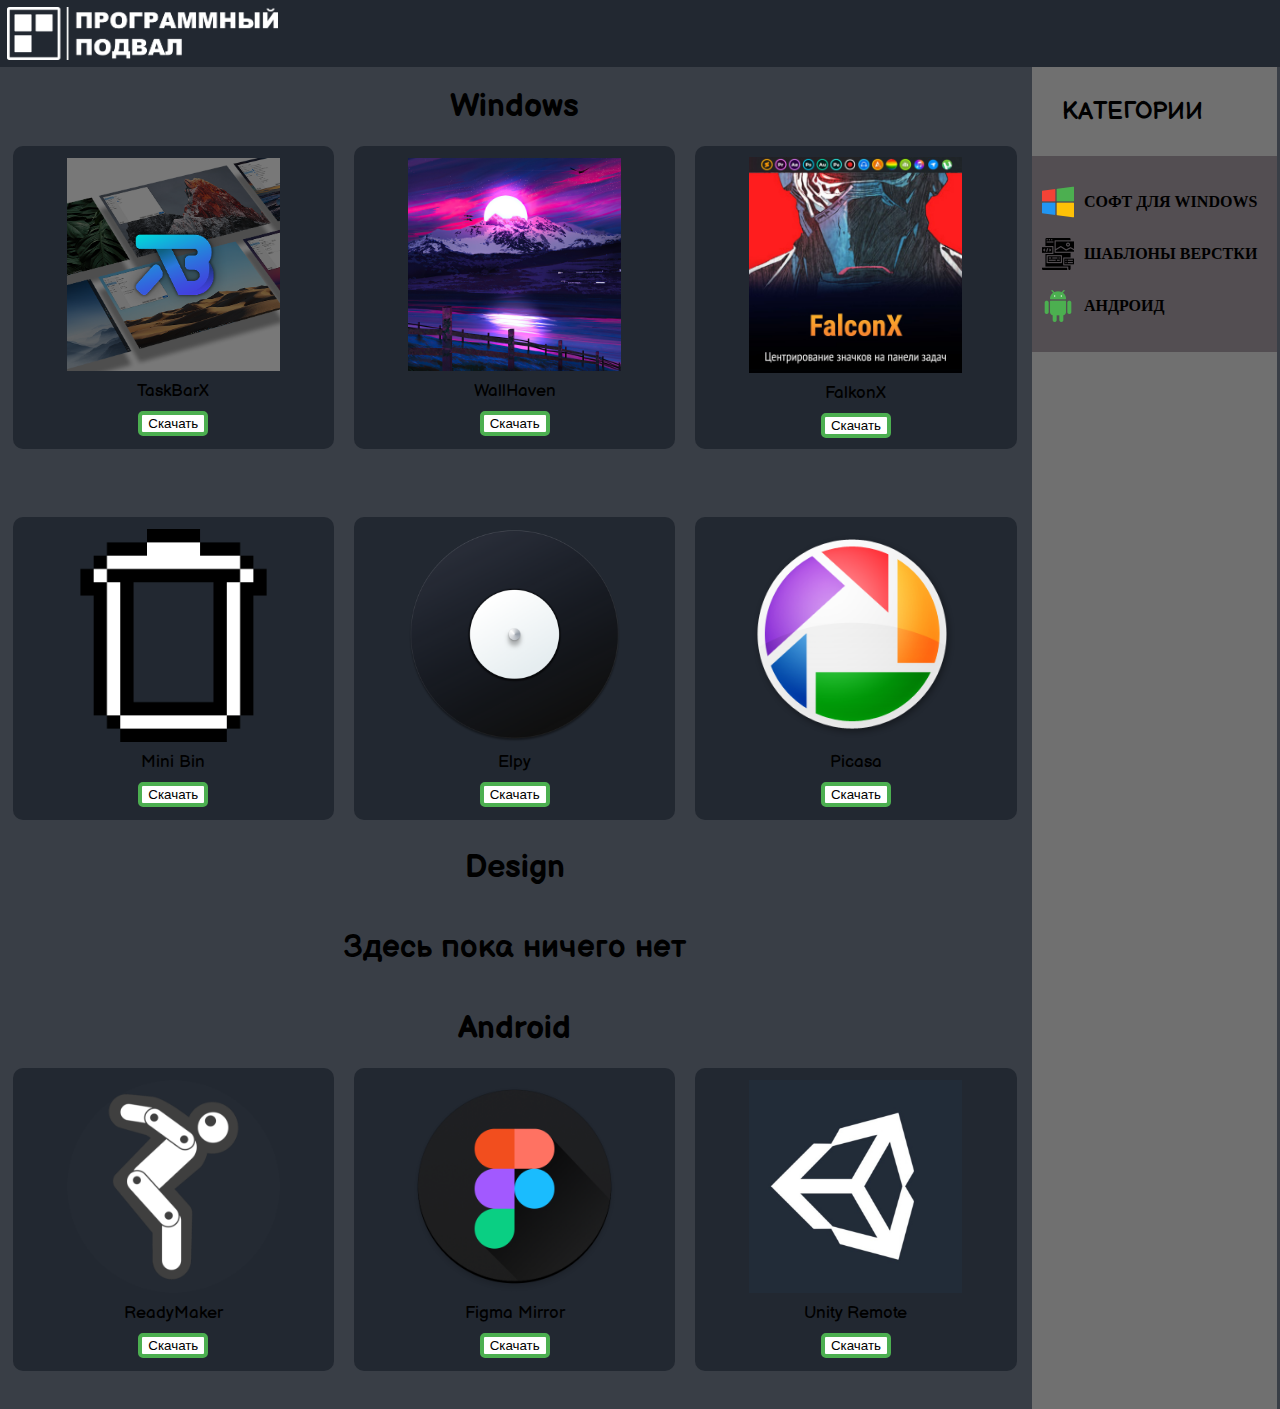
==== index.html @ 31dafc66 "Update index.html" ====
<!DOCTYPE html>
<html lang="en">
<head>
	<meta charset="UTF-8">
	<meta name="viewport" content="width=device-width, initial-scale=1.0">
	<title>Программный подвал</title>
	<link rel="stylesheet" href="style.css">
	<script src="jquery-3.5.1.js"></script>
	<script src="script.js"></script>
	<link rel="shortcut icon" href="img/logoSite.png" type="image/x-icon">
	<link rel="preconnect" href="https://fonts.gstatic.com">
	<link href="https://fonts.googleapis.com/css2?family=Balsamiq+Sans:ital,wght@1,700&display=swap" rel="stylesheet">
	<meta name="CatCut84d8b3b088" content="B5C9F360495F6104DD85CBEC8BAC1B09Y9270" />
</head>
<body>
	<header id="up">
		<img src="img/logo.png" alt="" width="271px" height="53px">
	</header>

	<div class="container">

		<div class="context">
			<h1 id="windows">Windows</h1>
			<div class="row content cnt1">
				<div class="games" onclick="PopUpShow()">
					<img src="img/prog-icon/taskbarx.png" alt="" width="213px" height="216px">
					<p>TaskBarX<br></p>
					<button onclick="PopUpShow()" class="btn-download">Скачать</button>
				</div>
				<div class="games" onclick="PopUpShow2()">
					<img src="img/prog-icon/wallhaven.jpg" alt="" width="213px" height="216px">
					<p>WallHaven<br></p>
					<button onclick="PopUpShow2()" class="btn-download">Скачать</button>
				</div>
				<div class="games" onclick="PopUpShow3()">
					<img src="img/prog-icon/falcon x.jpg" alt="" width="213px" height="216px">
					<p>FalkonX<br></p>
					<button onclick="PopUpShow3()" class="btn-download">Скачать</button>
				</div>
			</div>
			<div class="row content cnt2">
				<div class="games" onclick="PopUpShow4()">
					<img src="img/prog-icon/mini bin.png" alt="" width="213px" height="216px">
					<p>Mini Bin<br></p>
					<button onclick="PopUpShow4()" class="btn-download">Скачать</button>
				</div>
				<div class="games" onclick="PopUpShow5()">
					<img src="img/prog-icon/elpy.png" alt="" width="213px" height="216px">
					<p>Elpy<br></p>
					<button onclick="PopUpShow5()" class="btn-download">Скачать</button>
				</div>
				<div class="games" onclick="PopUpShow6()">
					<img src="img/prog-icon/picasa.png" alt="" width="213px" height="216px">
					<p>Picasa<br></p>
					<button onclick="PopUpShow6()" class="btn-download">Скачать</button>
				</div>
			</div>
			<h1 id="design">Design</h1>
			<div class="row content">
				<h1 class="None">Здесь пока ничего нет</h1>
			</div>
			<h1 id="android">Android</h1>
			<div class="row content cnt3">
				<div class="games" onclick="PopUpShow7()">
					<img src="img/prog-icon/ready maker.png" alt="" width="213px" height="216px">
					<p>ReadyMaker<br></p>
					<button onclick="PopUpShow7()" class="btn-download">Скачать</button>
				</div>
				<div class="games" onclick="PopUpShow8()">
					<img src="img/prog-icon/figma mirror.png" alt="" width="213px" height="216px">
					<p>Figma Mirror<br></p>
					<button onclick="PopUpShow8()" class="btn-download">Скачать</button>
				</div>
				<div class="games" onclick="PopUpShow9()">
					<img src="img/prog-icon/unity.jpg" alt="" width="213px" height="216px">
					<p>Unity Remote<br></p>
					<button onclick="PopUpShow9()" class="btn-download">Скачать</button>
				</div>
			</div>
		</div>
		<div class="menu">	
			<p class="menu-zag">	
				КАТЕГОРИИ
			</p>
			<div class="menu-a">
				<div class="menu-punct winda">
					<a href="#windows"><img src="img/windows.png" alt="" width="32px" height="32px"> СОФТ ДЛЯ WINDOWS</a>
				</div>
				<div class="menu-punct shablon">
					<a href="#design"><img src="img/web-design.png" alt="" width="32px" height="32px">ШАБЛОНЫ ВЕРСТКИ</a>
				</div>
				<div class="menu-punct android">
					<a href="#android"><img src="img/android.png" alt="" width="32px" height="32px">АНДРОИД</a>
				</div>
			</div>
		</div>
	</div>


	<!-- PopUp1 -->

	<div class="popub" id="popub">
		<div class="popub-hide" onclick="PopUpHide()"></div>
		<div class="popub-content">
			<img src="img/prog-icon/taskbarx.png" alt="" width="213px" height="216px">
			<p>Эта программа позволяет разместить <br> заначки на панели задач по центру.<br></p>
			<div class="popub-btn">
				<button class="btn-download" class="btn-download" onclick="PopUpHide()">Назад</button>
				<button class="btn-download" class="btn-download" onclick="PopUpShowAd()">Скачать</button>
			</div>
		</div>
	</div>
	<div class="popub-ad">
		<div class="ad">
			<a href="TaskbarX_22.05.2020_1.5.6.0.zip"><div class="button-ad" class="btn-download" onclick="PopUpHideAd()"></div></a>
			<div class="ad-content">Реклама</div>
		</div>
	</div>

	<!-- PopUp2 -->

	<div class="popub2" id="popub">
		<div class="popub-hide" onclick="PopUpHide2()"></div>
		<div class="popub-content">
			<img src="img/prog-icon/wallhaven.jpg" alt="" width="213px" height="216px">
			<p>
				Здесь вы найдете огромное количество обоев <br> 
				на любой вкус и цвет, а также на любое <br> 
				качество. Также здесь присутствует <br> 
				поиск и фильтры.
				<br></p>
				<div class="popub-btn">
					<button class="btn-download" class="btn-download" onclick="PopUpHide2()">Назад</button>
					<button class="btn-download" class="btn-download" onclick="PopUpShowAd2()">Скачать</button>
				</div>
			</div>
		</div>
		<div class="popub-ad2">
			<div class="ad">
				<a href="https://www.microsoft.com/en-us/p/wallhavencc/9nblggh0l44h?activetab=pivot:overviewtab"><div class="button-ad" class="btn-download" onclick="PopUpHideAd2()"></div></a>
				<div class="ad-content">Реклама</div>
			</div>
		</div>

		<!-- PopUp3 -->

		<div class="popub3" id="popub">
			<div class="popub-hide" onclick="PopUpHide3()"></div>
			<div class="popub-content">
				<img src="img/prog-icon/falcon x.jpg" alt="" width="213px" height="216px">
				<p>
					Эта программа, как и TaskBarX позволяет <br>
					разместить заначки на панели задач по центру.
				</p>
				<div class="popub-btn">
					<button class="btn-download" class="btn-download" onclick="PopUpHide3()">Назад</button>
					<button class="btn-download" class="btn-download" onclick="PopUpShowAd3()">Скачать</button>
				</div>
			</div>
		</div>
		<div class="popub-ad3">
			<div class="ad">
				<a href="FalconX_13.10.2019_1.2.3.0.zip"><div class="button-ad" class="btn-download" onclick="PopUpHideAd3()"></div></a>
				<div class="ad-content">Реклама</div>
			</div>
		</div>

		<!-- PopUp4 -->

		<div class="popub4" id="popub">
			<div class="popub-hide" onclick="PopUpHide4()"></div>
			<div class="popub-content">
				<img src="img/prog-icon/mini bin.jpg" alt="" width="213px" height="216px">
				<p>
					Программа, которая позволяет добавить на <br>
					панель управления небольшую иконку корзины. <br>
					Которая позволит избавиться от противной корзины <br>
					на рабочем столе.
				</p>
				<div class="popub-btn">
					<button class="btn-download" class="btn-download" onclick="PopUpHide4()">Назад</button>
					<button class="btn-download" class="btn-download" onclick="PopUpShowAd4()">Скачать</button>
				</div>
			</div>
		</div>
		<div class="popub-ad4">
			<div class="ad">
				<a href="MiniBin-6.6.0.0-and-RU.zip"><div class="button-ad" class="btn-download" onclick="PopUpHideAd4()"></div></a>
				<div class="ad-content">Реклама</div>
			</div>
		</div>

		<!-- PopUp5 -->

		<div class="popub5" id="popub">
			<div class="popub-hide" onclick="PopUpHide5()"></div>
			<div class="popub-content">
				<img src="img/prog-icon/elpy.jpg" alt="" width="213px" height="216px">
				<p>
					Эта програма позволяет воспроизводить <br> 
					звуки леса, природи и т. д. <br>
					Ети звуки позволяют розслабиться вам после <br>
					тяжелого дня и лучше сконцентрироваться на работе.
				</p>
				<div class="popub-btn">
					<button class="btn-download" class="btn-download" onclick="PopUpHide5()">Назад</button>
					<button class="btn-download" class="btn-download" onclick="PopUpShowAd5()">Скачать</button>
				</div>
			</div>
		</div>
		<div class="popub-ad5">
			<div class="ad">
				<a href=" https://www.microsoft.com/ru-ru/p/elpy/9nh3ph6413pr?activetab=pivot:overviewtab">
					<div class="button-ad" class="btn-download" onclick="PopUpHideAd5()"></div>
				</a>
				<div class="ad-content">Реклама</div>
			</div>
		</div>

		<!-- PopUp6 -->

		<div class="popub6" id="popub">
			<div class="popub-hide" onclick="PopUpHide6()"></div>
			<div class="popub-content">
				<img src="img/prog-icon/picasa.jpg" alt="" width="213px" height="216px">
				<p>
					Эта программа позволяет заменить убогий <br>
					просмотрщик изображений Windows. <br>
					Picasa не только удобная программа а ещё <br>
					и очень быстрая она позволяет открыть <br>
					изображение во много раз быстрее чем <br>
					стандартная программа Windows. <br>

				</p>
				<div class="popub-btn">
					<button class="btn-download" class="btn-download" onclick="PopUpHide6()">Назад</button>
					<button class="btn-download" class="btn-download" onclick="PopUpShowAd6()">Скачать</button>
				</div>
			</div>
		</div>
		<div class="popub-ad6">
			<div class="ad">
				<a href="picasa39-setup.exe">
					<div class="button-ad" class="btn-download" onclick="PopUpHideAd6()"></div>
				</a>
				<div class="ad-content">Реклама</div>
			</div>
		</div>

		<!-- PopUp7 -->

		<div class="popub7" id="popub">
			<div class="popub-hide" onclick="PopUpHide7()"></div>
			<div class="popub-content">
				<img src="img/prog-icon/ready maker.png" alt="" width="213px" height="216px">
				<p>
					Ready Maker позволяет создавать <br>
					игры и приложения без навоков <br>
					программирования. <br>
					Ready Maker это простой и удобный <br>
					конструктор игр на андроид. <br>
				</p>
				<div class="popub-btn">
					<button class="btn-download" class="btn-download" onclick="PopUpHide7()">Назад</button>
					<button class="btn-download" class="btn-download" onclick="PopUpShowAd7()">Скачать</button>
				</div>
			</div>
		</div>
		<div class="popub-ad7">
			<div class="ad">
				<a href="https://play.google.com/store/apps/details?id=io.getready.ready">
					<div class="button-ad" class="btn-download" onclick="PopUpHideAd7()"></div>
				</a>
				<div class="ad-content">Реклама</div>
			</div>
		</div>

		<!-- PopUp8 -->

		<div class="popub8" id="popub">
			<div class="popub-hide" onclick="PopUpHide8()"></div>
			<div class="popub-content">
				<img src="img/prog-icon/figma mirror.png" alt="" width="213px" height="216px">
				<p>
					Программа позволяет посмотреть <br>
					дизайн созданий на десктопной <br>	
					версии Figma на вашем смартфоне. <br>
				</p>
				<div class="popub-btn">
					<button class="btn-download" class="btn-download" onclick="PopUpHide8()">Назад</button>
					<button class="btn-download" class="btn-download" onclick="PopUpShowAd8()">Скачать</button>
				</div>
			</div>
		</div>
		<div class="popub-ad8">
			<div class="ad">
				<a href="https://play.google.com/store/apps/details?id=com.figma.mirror">
					<div class="button-ad" class="btn-download" onclick="PopUpHideAd8()"></div>
				</a>
				<div class="ad-content">Реклама</div>
			</div>
		</div>

		<!-- PopUp9 -->

		<div class="popub9" id="popub">
			<div class="popub-hide" onclick="PopUpHide9()"></div>
			<div class="popub-content">
				<img src="img/prog-icon/unity.jpg" alt="" width="213px" height="216px">
				<p>
					Позволяет тестировать ваши игры <br>
					созданные игры в Unity на вашем <br>
					андроид девайсе в реальном времени. <br>
				</p>
				<div class="popub-btn">
					<button class="btn-download" class="btn-download" onclick="PopUpHide9()">Назад</button>
					<button class="btn-download" class="btn-download" onclick="PopUpShowAd9()">Скачать</button>
				</div>
			</div>
		</div>
		<div class="popub-ad9">
			<div class="ad">
				<a href="https://play.google.com/store/apps/details?id=com.unity3d.mobileremote">
					<div class="button-ad" class="btn-download" onclick="PopUpHideAd9()"></div>
				</a>
				<div class="ad-content">Реклама</div>
			</div>
		</div>


		<div class="burg-button">
		</div>
		<div class="burg-menu">
			<p class="menu-zag">	
				КАТЕГОРИИ
			</p>
			<div class="menu-a">
				<div class="menu-punct winda">
					<a href="#windows"><img src="img/windows.png" alt="" width="32px" height="32px"> СОФТ ДЛЯ WINDOWS</a>
				</div>
				<div class="menu-punct shablon">
					<a href="#design"><img src="img/web-design.png" alt="" width="32px" height="32px">ШАБЛОНЫ ВЕРСТКИ</a>
				</div>
				<div class="menu-punct android">
					<a href="#android"><img src="img/android.png" alt="" width="32px" height="32px">АНДРОИД</a>
				</div>
			</div>
		</div>
		<div id = "toTop">
			<a href="#" class="scrollup"><img src="img/up-arrow.png" alt="" width="50px" height="50px"></a>
		</div>
	</body>
	</html>
---- style.css ----
html, body{
	margin: 0;
	padding: 0;
	min-height: 100%;
	min-width: 100%;
	height: 100%;
}
html{
	/*scroll-behavior: smooth;*/
}
p{
	font-family: 'Balsamiq Sans', cursive;
	font-size: 17px;
}
h1{
	font-family: 'Balsamiq Sans', cursive;
}
header{
	background: #222831;
	display: flex;
	align-items: center;
}
header img{
	margin: 7px;
}
header p{
	font-weight: bold;
	font-size: 25px;
	padding: 0;
	margin: 0;
}
.container{
	display: flex;
	background: #393E46;
	justify-content: space-around;
}
.row.content {
	display: flex;
	justify-content: space-around;
}
.cnt1 .games{
	margin-top: 0;
}
.cnt2 .games{
	margin-bottom: 0;
}
.cnt3 .games{
	margin-top: 0;
}
#windows{
	display: flex;
	justify-content: center;
	padding: 0;
	margin: 20px 0;
}
#design{
	display: flex;
	justify-content: center;
	padding: 0;
	margin: 20px 0;
}
#android{
	display: flex;
	justify-content: center;
	padding: 0;
	margin: 20px 0;
}
.context{
	width: 80%;
	display: flex;
	justify-content: center;
	flex-direction: column;
}
.games{
	background: #222831;
	display: flex;
	flex-direction: column;
	align-items: center;
	justify-content: center;
	padding: 15px 5px 15px 5px;
	margin: 30px 10px 30px 10px;
	width: 80%;
	height: 80%;
	border-radius: 10px;
}
.game{
	background: #222831;
	display: flex;
	flex-direction: column;
	align-items: center;
	justify-content: center;
	padding: 15px 5px 15px 5px;
	margin: 30px 10px 30px 10px;
	width: 32%;
	height: 80%;
	border-radius: 10px;
}
.games p{
	margin: 10px;
}
.game p{
	margin: 10px;
}
.menu{
	background: #707070;
}
.menu-zag{
	font-weight: bold;
	font-size: 24px;
	margin: 30px;
}
.menu-a{
	background: #534E52;
	padding: 20px 20px 20px 0;
}
.menu-a a{
	padding: : 10px;
	font-weight: bold;
	text-decoration: none;
	color: black;
}
.menu-punct a{
	display: flex;
	align-items: center;
}
.menu-punct img{
	padding: 10px;
}
.btn-download{
	background-color: white; 
	color: black; 
	border: 4px solid #4CAF50;
	border-radius: 5px;
	z-index: 10;
}
.btn-download:hover{
	background-color: #4CAF50;
	color: white;
	cursor: pointer;
}
.popub{
	background-color: rgba(0,0,0,0.5);
	opacity: 0;
	transition: 0.3s;
	visibility: hidden;
	position: fixed;
	top: 0;
	left: 0;
	height: 100%;
	width: 100%;
	display: flex;
	justify-content: center;
	align-items: center;
}
.popub-hide{
	height: 100%;
	width: 100%;
	position: absolute;
	top: 0;
	left: 0;
}
.popub-content{
	z-index: 50;
	background: white;
	border-radius: 10px;
	padding: 30px;
	display: flex;
	justify-content: center;
	align-items: center;
	flex-direction: column;
	z-index: 100;
}
.popub.active{
	opacity: 1;
	visibility: visible;
	z-index: 100;
}
.popub-content p{
	color: black;
	text-align: center;
}
.burg-button{
	background: url(img/burg-active.png);
	background-size: 50px 50px;
	width: 50px;
	height: 50px;
	position: fixed;
	bottom: 3%;
	left: 20px;
	visibility: hidden;
	cursor: pointer;
	z-index: 101;
	-webkit-tap-highlight-color: rgba(0, 0, 0, 0);
}
.popub-btn{
	width: 100%;
	display: flex;
	justify-content: center;
}
.popub-btn button{
	margin: 0 10px;
}
.popub-ad{
	background-color: rgba(0,0,0,0.5);
	opacity: 0;
	transition: 0.3s;
	visibility: hidden;
	position: fixed;
	top: 0;
	left: 0;
	height: 100%;
	width: 100%;
	display: flex;
	justify-content: center;
	align-items: center;
	z-index: 100;
}
.popub-ad.active{
	opacity: 1;
	visibility: visible;
	z-index: 100;
}
.ad{
	padding: 0 20px 20px 20px;
	background: white;
	border-radius: 10px;
	display: flex;
	align-items: flex-end;
	flex-direction: column;
}
.ad-content{
	width: 100px;
	height: 150px;
	background: black;
	color: white;
	display: flex;
	justify-content: center;
	align-items: center;
}
.button-ad{
	background: url(img/burg-close.png);
	background-size: 35px 35px;
	width: 35px;
	height: 35px;
	margin: 15px 10px 10px 10px;	
}
#toTop{
	height: 50px;
	width: 100%;
	display: flex;
	justify-content: flex-end;
	position: fixed;
	bottom: 3%;
	-webkit-tap-highlight-color: rgba(0, 0, 0, 0);
	cursor:pointer;

	opacity: 0;
	visibility: hidden;
	z-index: 1000;
}
#toTop img{
	margin: 0 50px 0 0 ;
}

#toTop.show {
	opacity: 1;
	visibility: visible;
}

@media only screen and (max-width: 1000px) {
	.burg-button{
		visibility: visible;
	}
	.menu{
		display: none;
	}
	.burg-menu{
		display: none;
	}
	.popub-content{
		width: 80%;
	}
}
@media only screen and (max-width: 773px) {
	.game{
		width: 37%;
	}
}

@media only screen and (max-width: 755px) {
	.row.content {
		flex-direction: column;
		align-items: center;
		justify-content: center;
	}
	.row.content img {
		width: 313px;
		height: 316px;
	}
	.game{
		width: 80%;
	}
}
@media only screen and (max-width: 520px) {
	.popub-content{
		padding: 30px 10px;
	}
}
@media only screen and (max-width: 509px) {
	.row.content img {
		width: 213px;
		height: 216px;
	}
}
@media only screen and (max-width: 330px) {
	.row.content img {
		width: 202px;
		height: 205px;
	}
}
@media only screen and (max-width: 321px) {
	.popub-content{
		padding: 30px 5px;
	}
	.None{
		font-size: 20px;
	}
}
@media only screen and (min-width: 1000px) {
	.burg-menu{
		display: none;
	}
}
@media only screen and (max-width: 415px) {
	.None{
		font-size: 25px;
	}
}
@media only screen and (max-width: 321px) {
	.None{
		font-size: 20px;
	}
}

@media only screen and (max-width: 414px) {
	.up img{
		margin: 0 10px 0 0 ;
	}
	.burg-button{
		left: 10px;
	}
}
@media only screen and (max-width: 411px) {
	.up img{
		margin: 0 10px 0 0 ;
	}
	.burg-button{
		left: 10px;
	}
}
@media only screen and (max-width: 375px) {
	.up img{
		margin: 0 6px 0 0 ;
	}
	.burg-button{
		left: 6px;
	}
}
@media only screen and (max-width: 360px) {
	.up img{
		margin: 0 7px 0 0 ;
	}
	.burg-button{
		left: 7px;
	}
}
@media only screen and (max-width: 320px) {
	.up img{
		margin: 0 2px 0 0 ;
	}
	.burg-button{
		left: 7px;
	}
}
.burg-menu{
	display: none;
	position: fixed;
	top: 0;
	left: 0;
	background: #707070;
	height: 100%;
	z-index: 100;
}
.burg-button.active{
	background: url(img/burg-close.png);
	background-size: 50px 50px;
}

/*PopUp2*/

.popub2{
	background-color: rgba(0,0,0,0.5);
	opacity: 0;
	transition: 0.3s;
	visibility: hidden;
	position: fixed;
	top: 0;
	left: 0;
	height: 100%;
	width: 100%;
	display: flex;
	justify-content: center;
	align-items: center;
	z-index: 100;
}
.popub2.active{
	opacity: 1;
	visibility: visible;
	z-index: 100;
}
.popub-ad2{
	background-color: rgba(0,0,0,0.5);
	opacity: 0;
	transition: 0.3s;
	visibility: hidden;
	position: fixed;
	top: 0;
	left: 0;
	height: 100%;
	width: 100%;
	display: flex;
	justify-content: center;
	align-items: center;
	z-index: 100;
}
.popub-ad2.active{
	opacity: 1;
	visibility: visible;
	z-index: 100;
}

/*PopUp3*/

.popub3{
	background-color: rgba(0,0,0,0.5);
	opacity: 0;
	transition: 0.3s;
	visibility: hidden;
	position: fixed;
	top: 0;
	left: 0;
	height: 100%;
	width: 100%;
	display: flex;
	justify-content: center;
	align-items: center;
	z-index: 100;
}
.popub3.active{
	opacity: 1;
	visibility: visible;
	z-index: 100;
}
.popub-ad3{
	background-color: rgba(0,0,0,0.5);
	opacity: 0;
	transition: 0.3s;
	visibility: hidden;
	position: fixed;
	top: 0;
	left: 0;
	height: 100%;
	width: 100%;
	display: flex;
	justify-content: center;
	align-items: center;
	z-index: 100;
}
.popub-ad3.active{
	opacity: 1;
	visibility: visible;
	z-index: 100;
}

/*PopUp4*/

.popub4{
	background-color: rgba(0,0,0,0.5);
	opacity: 0;
	transition: 0.3s;
	visibility: hidden;
	position: fixed;
	top: 0;
	left: 0;
	height: 100%;
	width: 100%;
	display: flex;
	justify-content: center;
	align-items: center;
	z-index: 100;
}
.popub4.active{
	opacity: 1;
	visibility: visible;
	z-index: 100;
}
.popub-ad4{
	background-color: rgba(0,0,0,0.5);
	opacity: 0;
	transition: 0.3s;
	visibility: hidden;
	position: fixed;
	top: 0;
	left: 0;
	height: 100%;
	width: 100%;
	display: flex;
	justify-content: center;
	align-items: center;
	z-index: 100;
}
.popub-ad4.active{
	opacity: 1;
	visibility: visible;
	z-index: 100;
}

/*PopUp5*/

.popub5{
	background-color: rgba(0,0,0,0.5);
	opacity: 0;
	transition: 0.3s;
	visibility: hidden;
	position: fixed;
	top: 0;
	left: 0;
	height: 100%;
	width: 100%;
	display: flex;
	justify-content: center;
	align-items: center;
	z-index: 100;
}
.popub5.active{
	opacity: 1;
	visibility: visible;
	z-index: 100;
}
.popub-ad5{
	background-color: rgba(0,0,0,0.5);
	opacity: 0;
	transition: 0.3s;
	visibility: hidden;
	position: fixed;
	top: 0;
	left: 0;
	height: 100%;
	width: 100%;
	display: flex;
	justify-content: center;
	align-items: center;
	z-index: 100;
}
.popub-ad5.active{
	opacity: 1;
	visibility: visible;
	z-index: 100;
}

/*PopUp6*/

.popub6{
	background-color: rgba(0,0,0,0.5);
	opacity: 0;
	transition: 0.3s;
	visibility: hidden;
	position: fixed;
	top: 0;
	left: 0;
	height: 100%;
	width: 100%;
	display: flex;
	justify-content: center;
	align-items: center;
	z-index: 100;
}
.popub6.active{
	opacity: 1;
	visibility: visible;
	z-index: 100;
}
.popub-ad6{
	background-color: rgba(0,0,0,0.5);
	opacity: 0;
	transition: 0.3s;
	visibility: hidden;
	position: fixed;
	top: 0;
	left: 0;
	height: 100%;
	width: 100%;
	display: flex;
	justify-content: center;
	align-items: center;
	z-index: 100;
}
.popub-ad6.active{
	opacity: 1;
	visibility: visible;
	z-index: 100;
}

/*PopUp7*/

.popub7{
	background-color: rgba(0,0,0,0.5);
	opacity: 0;
	transition: 0.3s;
	visibility: hidden;
	position: fixed;
	top: 0;
	left: 0;
	height: 100%;
	width: 100%;
	display: flex;
	justify-content: center;
	align-items: center;
	z-index: 100;
}
.popub7.active{
	opacity: 1;
	visibility: visible;
	z-index: 100;
}
.popub-ad7{
	background-color: rgba(0,0,0,0.5);
	opacity: 0;
	transition: 0.3s;
	visibility: hidden;
	position: fixed;
	top: 0;
	left: 0;
	height: 100%;
	width: 100%;
	display: flex;
	justify-content: center;
	align-items: center;
	z-index: 100;
}
.popub-ad7.active{
	opacity: 1;
	visibility: visible;
	z-index: 100;
}

/*PopUp8*/

.popub8{
	background-color: rgba(0,0,0,0.5);
	opacity: 0;
	transition: 0.3s;
	visibility: hidden;
	position: fixed;
	top: 0;
	left: 0;
	height: 100%;
	width: 100%;
	display: flex;
	justify-content: center;
	align-items: center;
	z-index: 100;
}
.popub8.active{
	opacity: 1;
	visibility: visible;
	z-index: 100;
}
.popub-ad8{
	background-color: rgba(0,0,0,0.5);
	opacity: 0;
	transition: 0.3s;
	visibility: hidden;
	position: fixed;
	top: 0;
	left: 0;
	height: 100%;
	width: 100%;
	display: flex;
	justify-content: center;
	align-items: center;
	z-index: 100;
}
.popub-ad8.active{
	opacity: 1;
	visibility: visible;
	z-index: 100;
}

/*PopUp9*/

.popub9{
	background-color: rgba(0,0,0,0.5);
	opacity: 0;
	transition: 0.3s;
	visibility: hidden;
	position: fixed;
	top: 0;
	left: 0;
	height: 100%;
	width: 100%;
	display: flex;
	justify-content: center;
	align-items: center;
	z-index: 100;
}
.popub9.active{
	opacity: 1;
	visibility: visible;
	z-index: 100;
}
.popub-ad9{
	background-color: rgba(0,0,0,0.5);
	opacity: 0;
	transition: 0.3s;
	visibility: hidden;
	position: fixed;
	top: 0;
	left: 0;
	height: 100%;
	width: 100%;
	display: flex;
	justify-content: center;
	align-items: center;
	z-index: 100;
}
.popub-ad9.active{
	opacity: 1;
	visibility: visible;
	z-index: 100;
}
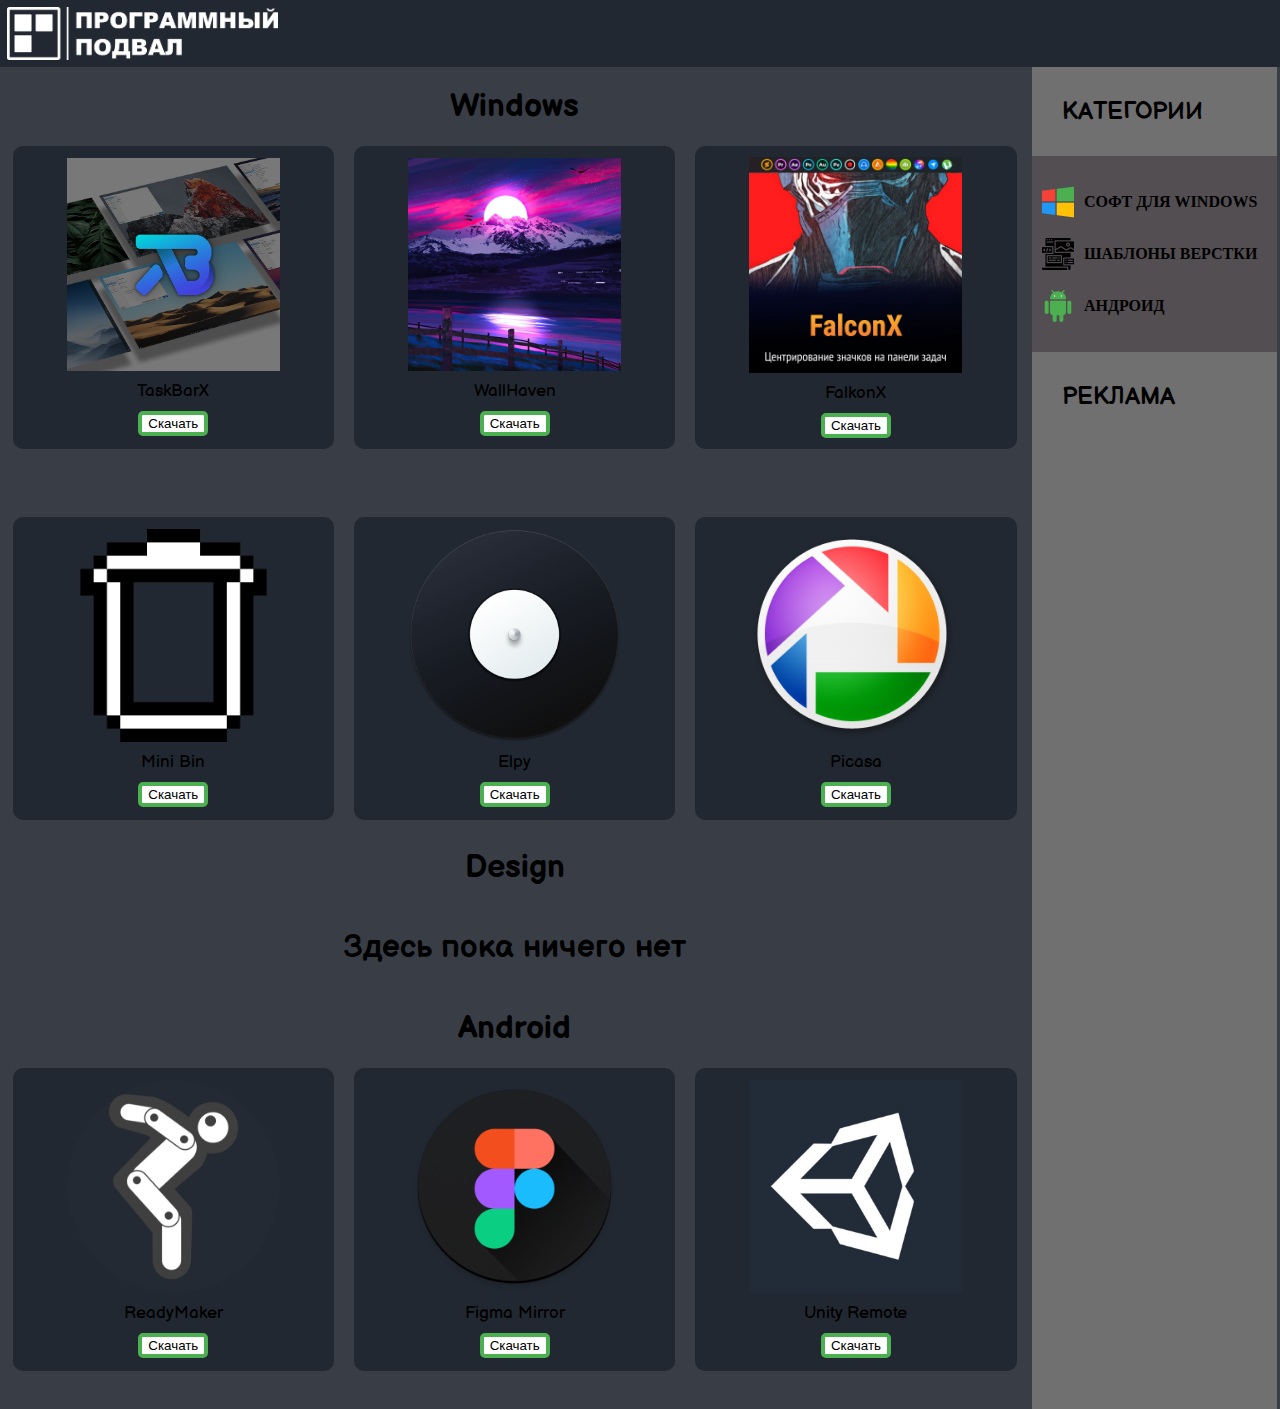
==== commit ef655c2a: "Add files via upload" ====
--- a/index.html
+++ b/index.html
@@ -93,6 +93,12 @@
 					<a href="#android"><img src="img/android.png" alt="" width="32px" height="32px">АНДРОИД</a>
 				</div>
 			</div>
+			<p class="menu-zag">	
+				РЕКЛАМА
+			</p>
+			<div class="menuAds">
+				<script src="//catcut.net/adv/23040"></script>
+			</div>
 		</div>
 	</div>
 
@@ -113,7 +119,7 @@
 	<div class="popub-ad">
 		<div class="ad">
 			<a href="TaskbarX_22.05.2020_1.5.6.0.zip"><div class="button-ad" class="btn-download" onclick="PopUpHideAd()"></div></a>
-			<div class="ad-content">Реклама</div>
+			<script src="//catcut.net/adv/23039"></script>
 		</div>
 	</div>
 
@@ -138,7 +144,7 @@
 		<div class="popub-ad2">
 			<div class="ad">
 				<a href="https://www.microsoft.com/en-us/p/wallhavencc/9nblggh0l44h?activetab=pivot:overviewtab"><div class="button-ad" class="btn-download" onclick="PopUpHideAd2()"></div></a>
-				<div class="ad-content">Реклама</div>
+				<script src="//catcut.net/adv/23039"></script>
 			</div>
 		</div>
 
@@ -161,7 +167,7 @@
 		<div class="popub-ad3">
 			<div class="ad">
 				<a href="FalconX_13.10.2019_1.2.3.0.zip"><div class="button-ad" class="btn-download" onclick="PopUpHideAd3()"></div></a>
-				<div class="ad-content">Реклама</div>
+				<script src="//catcut.net/adv/23039"></script>
 			</div>
 		</div>
 
@@ -186,7 +192,7 @@
 		<div class="popub-ad4">
 			<div class="ad">
 				<a href="MiniBin-6.6.0.0-and-RU.zip"><div class="button-ad" class="btn-download" onclick="PopUpHideAd4()"></div></a>
-				<div class="ad-content">Реклама</div>
+				<script src="//catcut.net/adv/23039"></script>
 			</div>
 		</div>
 
@@ -213,7 +219,7 @@
 				<a href=" https://www.microsoft.com/ru-ru/p/elpy/9nh3ph6413pr?activetab=pivot:overviewtab">
 					<div class="button-ad" class="btn-download" onclick="PopUpHideAd5()"></div>
 				</a>
-				<div class="ad-content">Реклама</div>
+				<script src="//catcut.net/adv/23039"></script>
 			</div>
 		</div>
 
@@ -243,7 +249,7 @@
 				<a href="picasa39-setup.exe">
 					<div class="button-ad" class="btn-download" onclick="PopUpHideAd6()"></div>
 				</a>
-				<div class="ad-content">Реклама</div>
+				<script src="//catcut.net/adv/23039"></script>
 			</div>
 		</div>
 
@@ -271,7 +277,7 @@
 				<a href="https://play.google.com/store/apps/details?id=io.getready.ready">
 					<div class="button-ad" class="btn-download" onclick="PopUpHideAd7()"></div>
 				</a>
-				<div class="ad-content">Реклама</div>
+				<script src="//catcut.net/adv/23039"></script>
 			</div>
 		</div>
 
@@ -297,7 +303,7 @@
 				<a href="https://play.google.com/store/apps/details?id=com.figma.mirror">
 					<div class="button-ad" class="btn-download" onclick="PopUpHideAd8()"></div>
 				</a>
-				<div class="ad-content">Реклама</div>
+				<script src="//catcut.net/adv/23039"></script>
 			</div>
 		</div>
 
@@ -323,7 +329,7 @@
 				<a href="https://play.google.com/store/apps/details?id=com.unity3d.mobileremote">
 					<div class="button-ad" class="btn-download" onclick="PopUpHideAd9()"></div>
 				</a>
-				<div class="ad-content">Реклама</div>
+				<script src="//catcut.net/adv/23039"></script>
 			</div>
 		</div>
 
@@ -350,4 +356,4 @@
 			<a href="#" class="scrollup"><img src="img/up-arrow.png" alt="" width="50px" height="50px"></a>
 		</div>
 	</body>
-	</html>
+	</html>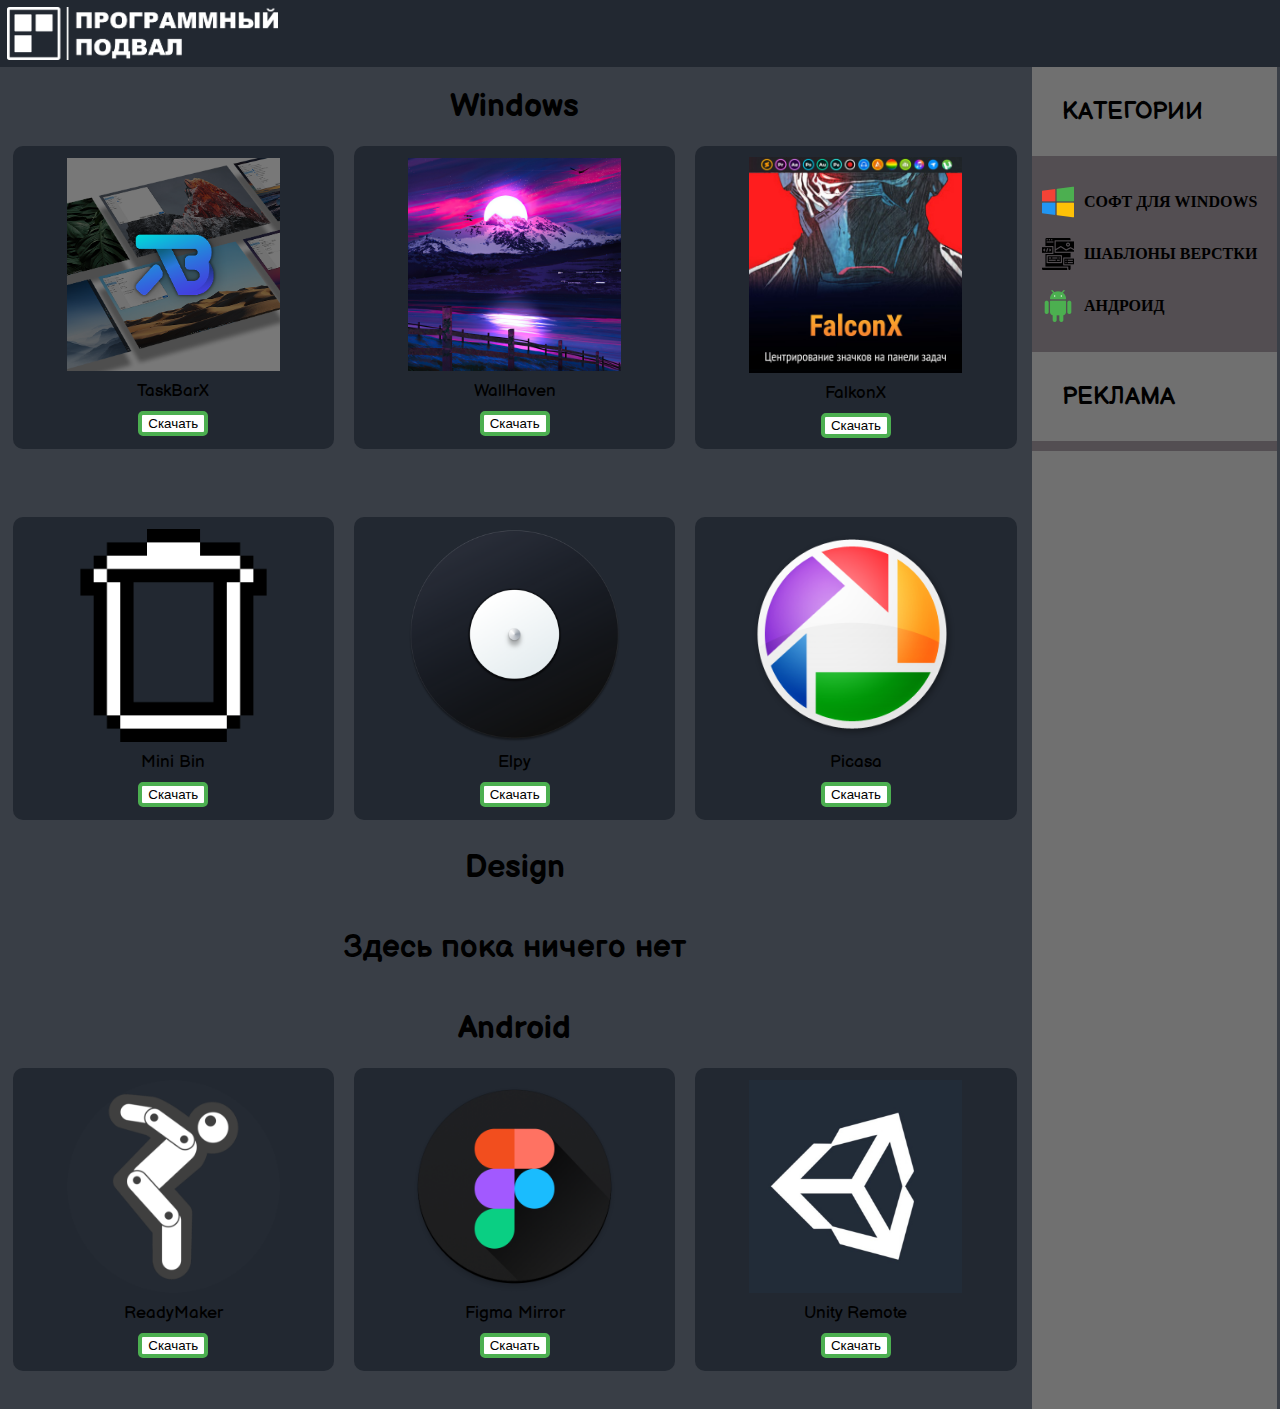
==== commit e28fa41a: "Add files via upload" ====
--- a/index.html
+++ b/index.html
@@ -4,6 +4,8 @@
 	<meta charset="UTF-8">
 	<meta name="viewport" content="width=device-width, initial-scale=1.0">
 	<title>Программный подвал</title>
+	<meta name="description" content="На сайте Программный подвал вы найдете: годные программы для Windows, Android, шаблоны и графику :)">
+	<meta name="keywords" content="программы,windows,лучшие программы,шаблоны,скрипты,софт,взлом,psd,раздачи,javascript,html,css,книги,программистам,новичкам,программный подвал">
 	<link rel="stylesheet" href="style.css">
 	<script src="jquery-3.5.1.js"></script>
 	<script src="script.js"></script>
--- a/style.css
+++ b/style.css
@@ -103,6 +103,13 @@
 }
 .menu{
 	background: #707070;
+}
+.menuAds{
+	background: #534E52;
+	display: flex;
+	align-items: center;
+	justify-content: center;
+	padding: 5px 0;
 }
 .menu-zag{
 	font-weight: bold;
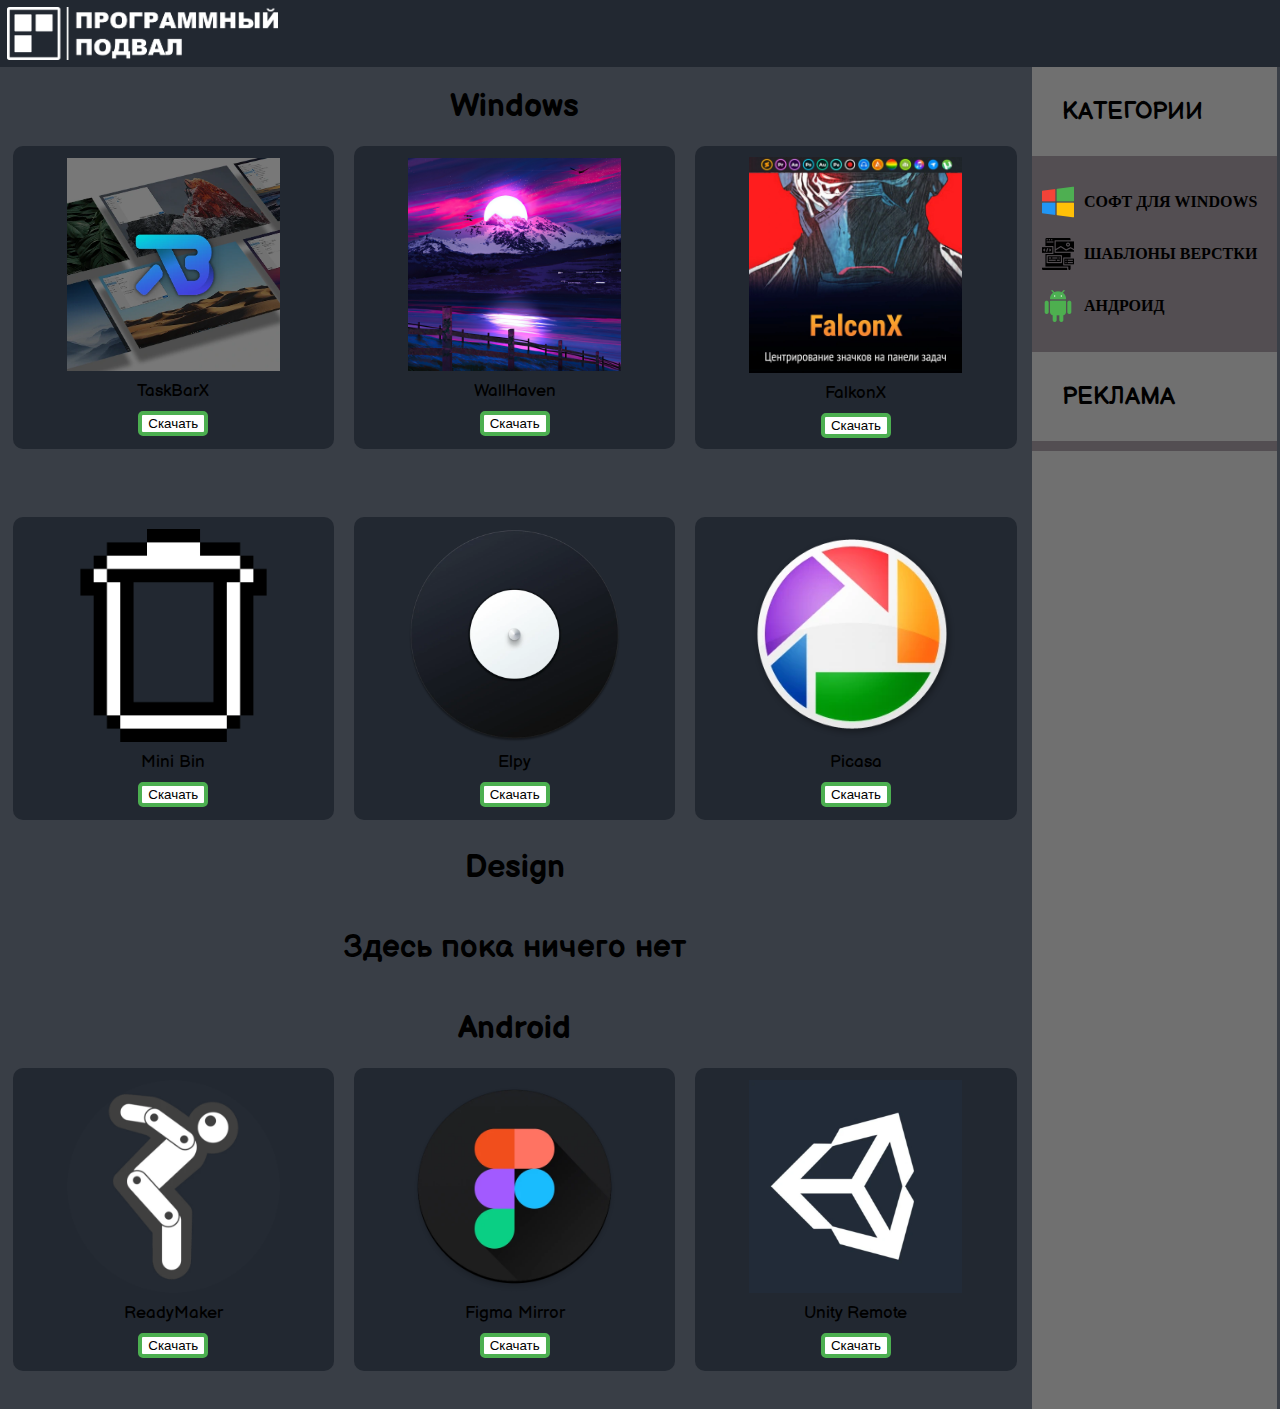
==== commit eecd9002: "Add files via upload" ====
--- a/index.html
+++ b/index.html
@@ -9,14 +9,14 @@
 	<link rel="stylesheet" href="style.css">
 	<script src="jquery-3.5.1.js"></script>
 	<script src="script.js"></script>
-	<link rel="shortcut icon" href="img/logoSite.png" type="image/x-icon">
+	<link rel="shortcut icon" href="img/logoSite.webp" type="image/x-icon">
 	<link rel="preconnect" href="https://fonts.gstatic.com">
 	<link href="https://fonts.googleapis.com/css2?family=Balsamiq+Sans:ital,wght@1,700&display=swap" rel="stylesheet">
 	<meta name="CatCut84d8b3b088" content="B5C9F360495F6104DD85CBEC8BAC1B09Y9270" />
 </head>
 <body>
 	<header id="up">
-		<img src="img/logo.png" alt="" width="271px" height="53px">
+		<img src="img/logo.webp" alt="" width="271px" height="53px">
 	</header>
 
 	<div class="container">
@@ -25,34 +25,34 @@
 			<h1 id="windows">Windows</h1>
 			<div class="row content cnt1">
 				<div class="games" onclick="PopUpShow()">
-					<img src="img/prog-icon/taskbarx.png" alt="" width="213px" height="216px">
+					<img src="img/prog-icon/taskbarx.webp" alt="" width="213px" height="216px">
 					<p>TaskBarX<br></p>
 					<button onclick="PopUpShow()" class="btn-download">Скачать</button>
 				</div>
 				<div class="games" onclick="PopUpShow2()">
-					<img src="img/prog-icon/wallhaven.jpg" alt="" width="213px" height="216px">
+					<img src="img/prog-icon/wallhaven.webp" alt="" width="213px" height="216px">
 					<p>WallHaven<br></p>
 					<button onclick="PopUpShow2()" class="btn-download">Скачать</button>
 				</div>
 				<div class="games" onclick="PopUpShow3()">
-					<img src="img/prog-icon/falcon x.jpg" alt="" width="213px" height="216px">
+					<img src="img/prog-icon/falcon x.webp" alt="" width="213px" height="216px">
 					<p>FalkonX<br></p>
 					<button onclick="PopUpShow3()" class="btn-download">Скачать</button>
 				</div>
 			</div>
 			<div class="row content cnt2">
 				<div class="games" onclick="PopUpShow4()">
-					<img src="img/prog-icon/mini bin.png" alt="" width="213px" height="216px">
+					<img src="img/prog-icon/mini bin.webp" alt="" width="213px" height="216px">
 					<p>Mini Bin<br></p>
 					<button onclick="PopUpShow4()" class="btn-download">Скачать</button>
 				</div>
 				<div class="games" onclick="PopUpShow5()">
-					<img src="img/prog-icon/elpy.png" alt="" width="213px" height="216px">
+					<img src="img/prog-icon/elpy.webp" alt="" width="213px" height="216px">
 					<p>Elpy<br></p>
 					<button onclick="PopUpShow5()" class="btn-download">Скачать</button>
 				</div>
 				<div class="games" onclick="PopUpShow6()">
-					<img src="img/prog-icon/picasa.png" alt="" width="213px" height="216px">
+					<img src="img/prog-icon/picasa.webp" alt="" width="213px" height="216px">
 					<p>Picasa<br></p>
 					<button onclick="PopUpShow6()" class="btn-download">Скачать</button>
 				</div>
@@ -64,17 +64,17 @@
 			<h1 id="android">Android</h1>
 			<div class="row content cnt3">
 				<div class="games" onclick="PopUpShow7()">
-					<img src="img/prog-icon/ready maker.png" alt="" width="213px" height="216px">
+					<img src="img/prog-icon/ready maker.webp" alt="" width="213px" height="216px">
 					<p>ReadyMaker<br></p>
 					<button onclick="PopUpShow7()" class="btn-download">Скачать</button>
 				</div>
 				<div class="games" onclick="PopUpShow8()">
-					<img src="img/prog-icon/figma mirror.png" alt="" width="213px" height="216px">
+					<img src="img/prog-icon/figma mirror.webp" alt="" width="213px" height="216px">
 					<p>Figma Mirror<br></p>
 					<button onclick="PopUpShow8()" class="btn-download">Скачать</button>
 				</div>
 				<div class="games" onclick="PopUpShow9()">
-					<img src="img/prog-icon/unity.jpg" alt="" width="213px" height="216px">
+					<img src="img/prog-icon/unity.webp" alt="" width="213px" height="216px">
 					<p>Unity Remote<br></p>
 					<button onclick="PopUpShow9()" class="btn-download">Скачать</button>
 				</div>
@@ -86,13 +86,13 @@
 			</p>
 			<div class="menu-a">
 				<div class="menu-punct winda">
-					<a href="#windows"><img src="img/windows.png" alt="" width="32px" height="32px"> СОФТ ДЛЯ WINDOWS</a>
+					<a href="#windows"><img src="img/windows.webp" alt="" width="32px" height="32px"> СОФТ ДЛЯ WINDOWS</a>
 				</div>
 				<div class="menu-punct shablon">
-					<a href="#design"><img src="img/web-design.png" alt="" width="32px" height="32px">ШАБЛОНЫ ВЕРСТКИ</a>
+					<a href="#design"><img src="img/web-design.webp" alt="" width="32px" height="32px">ШАБЛОНЫ ВЕРСТКИ</a>
 				</div>
 				<div class="menu-punct android">
-					<a href="#android"><img src="img/android.png" alt="" width="32px" height="32px">АНДРОИД</a>
+					<a href="#android"><img src="img/android.webp" alt="" width="32px" height="32px">АНДРОИД</a>
 				</div>
 			</div>
 			<p class="menu-zag">	
@@ -110,7 +110,7 @@
 	<div class="popub" id="popub">
 		<div class="popub-hide" onclick="PopUpHide()"></div>
 		<div class="popub-content">
-			<img src="img/prog-icon/taskbarx.png" alt="" width="213px" height="216px">
+			<img src="img/prog-icon/taskbarx.webp" alt="" width="213px" height="216px">
 			<p>Эта программа позволяет разместить <br> заначки на панели задач по центру.<br></p>
 			<div class="popub-btn">
 				<button class="btn-download" class="btn-download" onclick="PopUpHide()">Назад</button>
@@ -120,7 +120,7 @@
 	</div>
 	<div class="popub-ad">
 		<div class="ad">
-			<a href="TaskbarX_22.05.2020_1.5.6.0.zip"><div class="button-ad" class="btn-download" onclick="PopUpHideAd()"></div></a>
+			<a href="https://github.com/progbasement/progbasement/blob/main/TaskbarX_22.05.2020_1.5.6.0.zip"><div class="button-ad" class="btn-download" onclick="PopUpHideAd()"></div></a>
 			<script src="//catcut.net/adv/23039"></script>
 		</div>
 	</div>
@@ -130,7 +130,7 @@
 	<div class="popub2" id="popub">
 		<div class="popub-hide" onclick="PopUpHide2()"></div>
 		<div class="popub-content">
-			<img src="img/prog-icon/wallhaven.jpg" alt="" width="213px" height="216px">
+			<img src="img/prog-icon/wallhaven.webp" alt="" width="213px" height="216px">
 			<p>
 				Здесь вы найдете огромное количество обоев <br> 
 				на любой вкус и цвет, а также на любое <br> 
@@ -155,7 +155,7 @@
 		<div class="popub3" id="popub">
 			<div class="popub-hide" onclick="PopUpHide3()"></div>
 			<div class="popub-content">
-				<img src="img/prog-icon/falcon x.jpg" alt="" width="213px" height="216px">
+				<img src="img/prog-icon/falcon x.webp" alt="" width="213px" height="216px">
 				<p>
 					Эта программа, как и TaskBarX позволяет <br>
 					разместить заначки на панели задач по центру.
@@ -168,7 +168,7 @@
 		</div>
 		<div class="popub-ad3">
 			<div class="ad">
-				<a href="FalconX_13.10.2019_1.2.3.0.zip"><div class="button-ad" class="btn-download" onclick="PopUpHideAd3()"></div></a>
+				<a href="https://github.com/progbasement/progbasement/blob/main/FalconX_13.10.2019_1.2.3.0.zip"><div class="button-ad" class="btn-download" onclick="PopUpHideAd3()"></div></a>
 				<script src="//catcut.net/adv/23039"></script>
 			</div>
 		</div>
@@ -178,7 +178,7 @@
 		<div class="popub4" id="popub">
 			<div class="popub-hide" onclick="PopUpHide4()"></div>
 			<div class="popub-content">
-				<img src="img/prog-icon/mini bin.jpg" alt="" width="213px" height="216px">
+				<img src="img/prog-icon/mini bin.webp" alt="" width="213px" height="216px">
 				<p>
 					Программа, которая позволяет добавить на <br>
 					панель управления небольшую иконку корзины. <br>
@@ -193,7 +193,7 @@
 		</div>
 		<div class="popub-ad4">
 			<div class="ad">
-				<a href="MiniBin-6.6.0.0-and-RU.zip"><div class="button-ad" class="btn-download" onclick="PopUpHideAd4()"></div></a>
+				<a href="https://github.com/progbasement/progbasement/blob/main/MiniBin-6.6.0.0-and-RU.zip"><div class="button-ad" class="btn-download" onclick="PopUpHideAd4()"></div></a>
 				<script src="//catcut.net/adv/23039"></script>
 			</div>
 		</div>
@@ -203,7 +203,7 @@
 		<div class="popub5" id="popub">
 			<div class="popub-hide" onclick="PopUpHide5()"></div>
 			<div class="popub-content">
-				<img src="img/prog-icon/elpy.jpg" alt="" width="213px" height="216px">
+				<img src="img/prog-icon/elpy.webp" alt="" width="213px" height="216px">
 				<p>
 					Эта програма позволяет воспроизводить <br> 
 					звуки леса, природи и т. д. <br>
@@ -230,7 +230,7 @@
 		<div class="popub6" id="popub">
 			<div class="popub-hide" onclick="PopUpHide6()"></div>
 			<div class="popub-content">
-				<img src="img/prog-icon/picasa.jpg" alt="" width="213px" height="216px">
+				<img src="img/prog-icon/picasa.webp" alt="" width="213px" height="216px">
 				<p>
 					Эта программа позволяет заменить убогий <br>
 					просмотрщик изображений Windows. <br>
@@ -260,7 +260,7 @@
 		<div class="popub7" id="popub">
 			<div class="popub-hide" onclick="PopUpHide7()"></div>
 			<div class="popub-content">
-				<img src="img/prog-icon/ready maker.png" alt="" width="213px" height="216px">
+				<img src="img/prog-icon/ready maker.webp" alt="" width="213px" height="216px">
 				<p>
 					Ready Maker позволяет создавать <br>
 					игры и приложения без навоков <br>
@@ -288,7 +288,7 @@
 		<div class="popub8" id="popub">
 			<div class="popub-hide" onclick="PopUpHide8()"></div>
 			<div class="popub-content">
-				<img src="img/prog-icon/figma mirror.png" alt="" width="213px" height="216px">
+				<img src="img/prog-icon/figma mirror.webp" alt="" width="213px" height="216px">
 				<p>
 					Программа позволяет посмотреть <br>
 					дизайн созданий на десктопной <br>	
@@ -314,7 +314,7 @@
 		<div class="popub9" id="popub">
 			<div class="popub-hide" onclick="PopUpHide9()"></div>
 			<div class="popub-content">
-				<img src="img/prog-icon/unity.jpg" alt="" width="213px" height="216px">
+				<img src="img/prog-icon/unity.webp" alt="" width="213px" height="216px">
 				<p>
 					Позволяет тестировать ваши игры <br>
 					созданные игры в Unity на вашем <br>
@@ -344,18 +344,18 @@
 			</p>
 			<div class="menu-a">
 				<div class="menu-punct winda">
-					<a href="#windows"><img src="img/windows.png" alt="" width="32px" height="32px"> СОФТ ДЛЯ WINDOWS</a>
+					<a href="#windows"><img src="img/windows.webp" alt="" width="32px" height="32px"> СОФТ ДЛЯ WINDOWS</a>
 				</div>
 				<div class="menu-punct shablon">
-					<a href="#design"><img src="img/web-design.png" alt="" width="32px" height="32px">ШАБЛОНЫ ВЕРСТКИ</a>
+					<a href="#design"><img src="img/web-design.webp" alt="" width="32px" height="32px">ШАБЛОНЫ ВЕРСТКИ</a>
 				</div>
 				<div class="menu-punct android">
-					<a href="#android"><img src="img/android.png" alt="" width="32px" height="32px">АНДРОИД</a>
+					<a href="#android"><img src="img/android.webp" alt="" width="32px" height="32px">АНДРОИД</a>
 				</div>
 			</div>
 		</div>
 		<div id = "toTop">
-			<a href="#" class="scrollup"><img src="img/up-arrow.png" alt="" width="50px" height="50px"></a>
+			<a href="#" class="scrollup"><img src="img/up-arrow.webp" alt="" width="50px" height="50px"></a>
 		</div>
 	</body>
 	</html>